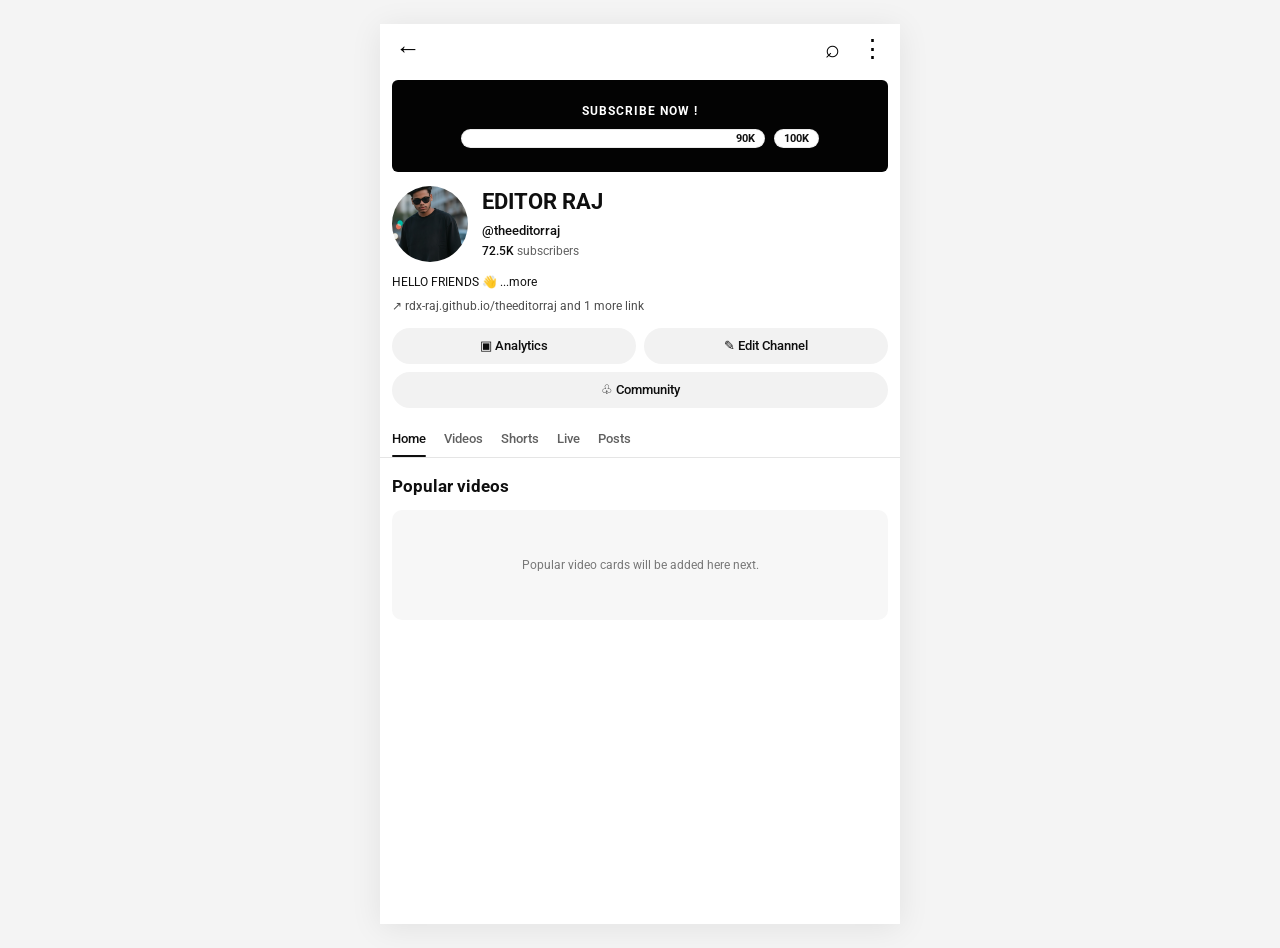
==== channel.html @ 25694c80 "Add files via upload" ====
<!DOCTYPE html>
<html lang="en">
<head>
  <meta charset="UTF-8">
  <meta name="viewport" content="width=device-width, initial-scale=1, viewport-fit=cover">
  <meta name="theme-color" content="#ffffff">
  <title>EDITOR RAJ — Channel</title>
  <link rel="preconnect" href="https://fonts.googleapis.com">
  <link rel="preconnect" href="https://fonts.gstatic.com" crossorigin>
  <link href="https://fonts.googleapis.com/css2?family=Roboto:wght@400;500;700&display=swap" rel="stylesheet">
  <link rel="stylesheet" href="channel.css">
  <script defer src="channel.js"></script>
</head>
<body>
  <main class="channel-shell">
    <header class="mobile-topbar">
      <button class="icon-btn" type="button" aria-label="Back">←</button>
      <div class="topbar-actions">
        <button class="icon-btn" type="button" aria-label="Search">⌕</button>
        <button class="icon-btn" type="button" aria-label="More">⋮</button>
      </div>
    </header>

    <section class="subscribe-banner" aria-label="Subscriber goal">
      <div class="subscribe-title">SUBSCRIBE NOW !</div>
      <div class="progress-row">
        <span class="progress-pill progress-main">90K</span>
        <span class="progress-pill">100K</span>
      </div>
    </section>

    <section class="profile-block">
      <div class="profile-row">
        <img class="avatar" src="1762319150601.jpg" alt="Editor Raj profile photo">
        <div class="profile-copy">
          <h1>EDITOR RAJ</h1>
          <a class="handle" href="https://www.youtube.com/channel/UCXBXbRGKFvyH83jjgCVD2gQ" target="_blank" rel="noopener">@theeditorraj</a>
          <div class="channel-stats"><strong>72.5K</strong> subscribers</div>
        </div>
      </div>

      <p class="channel-bio">HELLO FRIENDS 👋 ...more</p>
      <p class="channel-links">↗ rdx-raj.github.io/theeditorraj and 1 more link</p>

      <div class="owner-actions">
        <a class="action-btn" href="https://studio.youtube.com" target="_blank" rel="noopener">▣ Analytics</a>
        <a class="action-btn" href="https://studio.youtube.com/channel/UCXBXbRGKFvyH83jjgCVD2gQ/editing" target="_blank" rel="noopener">✎ Edit Channel</a>
      </div>

      <a class="community-btn" href="https://www.youtube.com/channel/UCXBXbRGKFvyH83jjgCVD2gQ/community" target="_blank" rel="noopener">♧ Community</a>
    </section>

    <nav class="channel-tabs" aria-label="Channel sections">
      <button class="tab active" data-target="home">Home</button>
      <button class="tab" data-target="videos">Videos</button>
      <button class="tab" data-target="shorts">Shorts</button>
      <button class="tab" data-target="live">Live</button>
      <button class="tab" data-target="posts">Posts</button>
    </nav>

    <section class="tab-preview" id="home">
      <div class="section-head"><h2>Popular videos</h2></div>
      <div class="empty-preview">
        <span>Popular video cards will be added here next.</span>
      </div>
    </section>
  </main>
</body>
</html>
---- channel.css ----
*{box-sizing:border-box}
:root{--bg:#fff;--text:#0f0f0f;--muted:#606060;--pill:#f2f2f2;--line:#e5e5e5}
html,body{margin:0;background:var(--bg);color:var(--text);font-family:Roboto,Arial,sans-serif}
body{min-height:100vh}
button,a{font:inherit}
a{color:inherit;text-decoration:none}
.channel-shell{width:min(100%,520px);margin:0 auto;background:#fff;min-height:100vh}
.mobile-topbar{height:48px;display:flex;align-items:center;justify-content:space-between;padding:0 8px;position:sticky;top:0;background:rgba(255,255,255,.96);backdrop-filter:blur(12px);z-index:20}
.topbar-actions{display:flex;align-items:center}
.icon-btn{width:40px;height:40px;border:0;background:transparent;border-radius:999px;font-size:25px;display:grid;place-items:center;cursor:pointer}
.icon-btn:active{background:#eee}
.subscribe-banner{margin:8px 12px 14px;min-height:92px;border-radius:6px;background:#030303;color:#fff;display:flex;flex-direction:column;justify-content:center;align-items:center;padding:15px 18px}
.subscribe-title{font-weight:700;font-size:12px;letter-spacing:1px;margin-bottom:11px}
.progress-row{display:flex;align-items:center;gap:9px;width:78%}
.progress-pill{flex:0 0 auto;background:#fff;color:#111;border-radius:999px;padding:3px 10px;font-size:11px;font-weight:700;box-shadow:inset 0 0 0 1px rgba(0,0,0,.08)}
.progress-main{flex:1;text-align:right;padding-right:10px}
.profile-block{padding:0 12px 10px}
.profile-row{display:flex;align-items:center;gap:14px}
.avatar{width:76px;height:76px;border-radius:50%;object-fit:cover;background:#eee}
.profile-copy h1{font-size:22px;line-height:1.1;margin:0 0 5px;font-weight:700}
.handle{font-size:13px;font-weight:500}
.channel-stats{font-size:12px;color:var(--muted);margin-top:5px}
.channel-stats strong{color:var(--text);font-weight:500}
.channel-bio,.channel-links{font-size:12px;line-height:1.4;margin:12px 0 0}
.channel-links{color:#4d4d4d;margin-top:7px}
.owner-actions{display:grid;grid-template-columns:1fr 1fr;gap:8px;margin-top:13px}
.action-btn,.community-btn{min-height:36px;border-radius:18px;background:var(--pill);display:flex;align-items:center;justify-content:center;font-size:13px;font-weight:500}
.community-btn{margin-top:8px;width:100%}
.channel-tabs{display:flex;gap:18px;overflow-x:auto;padding:0 12px;border-bottom:1px solid var(--line);scrollbar-width:none;position:sticky;top:48px;background:#fff;z-index:15}
.channel-tabs::-webkit-scrollbar{display:none}
.tab{border:0;background:transparent;padding:13px 0 11px;white-space:nowrap;color:#606060;font-size:13px;font-weight:500;position:relative;cursor:pointer}
.tab.active{color:#0f0f0f}
.tab.active::after{content:"";position:absolute;left:0;right:0;bottom:0;height:2px;background:#0f0f0f;border-radius:2px}
.tab-preview{padding:18px 12px 40px}
.section-head h2{font-size:17px;margin:0 0 14px}
.empty-preview{min-height:110px;border-radius:10px;background:#f7f7f7;color:#777;display:grid;place-items:center;padding:20px;text-align:center;font-size:12px}
@media (min-width:700px){body{background:#f4f4f4;padding:24px 0}.channel-shell{box-shadow:0 4px 30px rgba(0,0,0,.08)}}
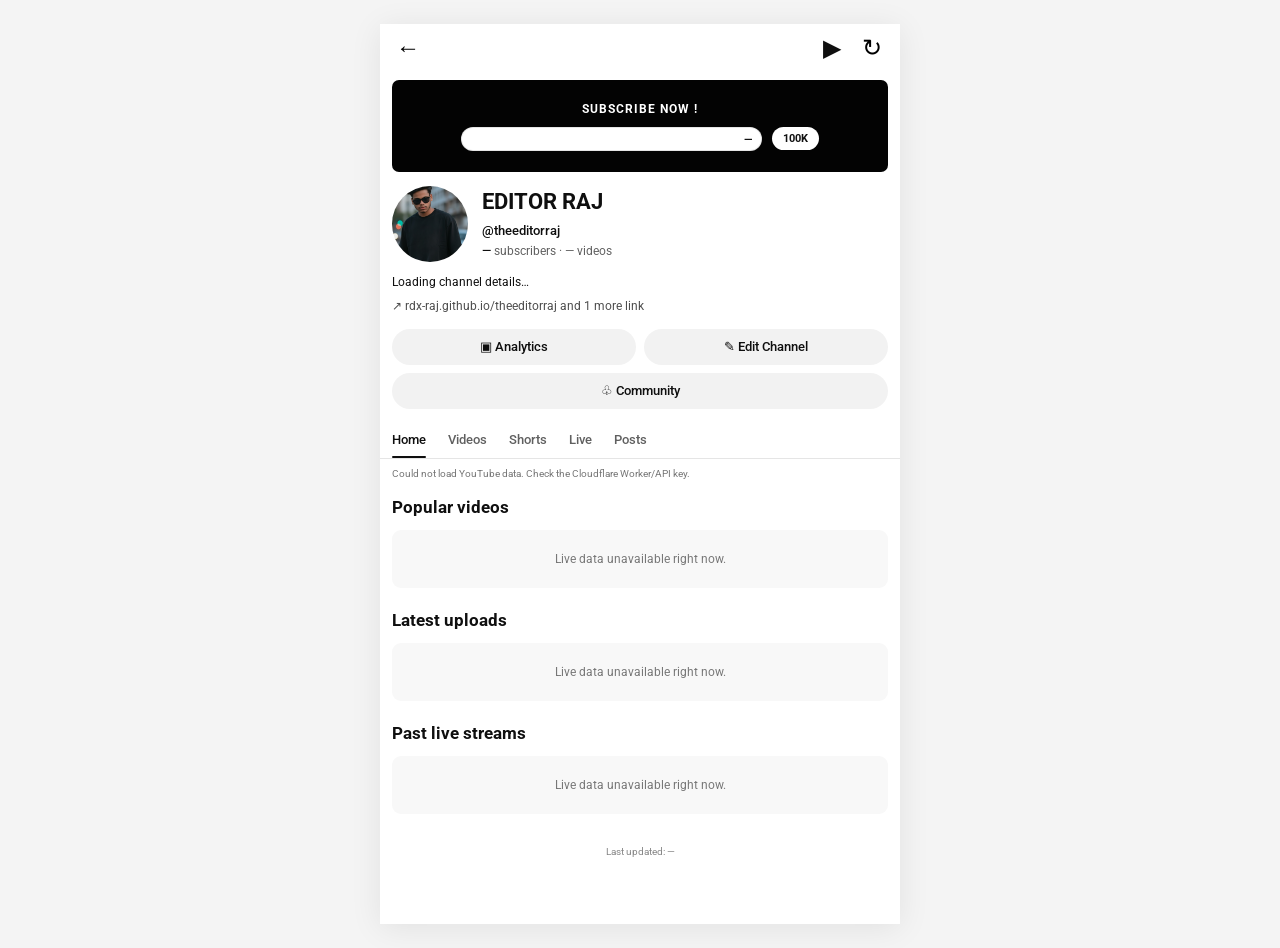
==== commit 0e45e74b: "Add files via upload" ====
--- a/channel.html
+++ b/channel.html
@@ -2,68 +2,121 @@
 <html lang="en">
 <head>
   <meta charset="UTF-8">
-  <meta name="viewport" content="width=device-width, initial-scale=1, viewport-fit=cover">
+  <meta name="viewport" content="width=device-width,initial-scale=1,viewport-fit=cover">
   <meta name="theme-color" content="#ffffff">
-  <title>EDITOR RAJ — Channel</title>
+  <title>EDITOR RAJ — Live Channel</title>
   <link rel="preconnect" href="https://fonts.googleapis.com">
   <link rel="preconnect" href="https://fonts.gstatic.com" crossorigin>
   <link href="https://fonts.googleapis.com/css2?family=Roboto:wght@400;500;700&display=swap" rel="stylesheet">
   <link rel="stylesheet" href="channel.css">
+  <script defer src="channel-config.js"></script>
   <script defer src="channel.js"></script>
 </head>
 <body>
   <main class="channel-shell">
     <header class="mobile-topbar">
-      <button class="icon-btn" type="button" aria-label="Back">←</button>
+      <button class="icon-btn" type="button" onclick="history.back()" aria-label="Back">←</button>
       <div class="topbar-actions">
-        <button class="icon-btn" type="button" aria-label="Search">⌕</button>
-        <button class="icon-btn" type="button" aria-label="More">⋮</button>
+        <a class="icon-btn" href="https://www.youtube.com/channel/UCXBXbRGKFvyH83jjgCVD2gQ" target="_blank" rel="noopener" aria-label="Open YouTube">▶</a>
+        <button class="icon-btn" id="refreshBtn" type="button" aria-label="Refresh">↻</button>
       </div>
     </header>
 
-    <section class="subscribe-banner" aria-label="Subscriber goal">
+    <section class="subscribe-banner">
       <div class="subscribe-title">SUBSCRIBE NOW !</div>
-      <div class="progress-row">
-        <span class="progress-pill progress-main">90K</span>
-        <span class="progress-pill">100K</span>
+      <div class="goal-row">
+        <div class="goal-track"><div class="goal-fill" id="goalFill"></div><strong id="goalCurrent">—</strong></div>
+        <span class="goal-target">100K</span>
       </div>
     </section>
 
     <section class="profile-block">
       <div class="profile-row">
-        <img class="avatar" src="1762319150601.jpg" alt="Editor Raj profile photo">
+        <img class="avatar" id="channelAvatar" src="1762319150601.jpg" alt="Editor Raj">
         <div class="profile-copy">
-          <h1>EDITOR RAJ</h1>
-          <a class="handle" href="https://www.youtube.com/channel/UCXBXbRGKFvyH83jjgCVD2gQ" target="_blank" rel="noopener">@theeditorraj</a>
-          <div class="channel-stats"><strong>72.5K</strong> subscribers</div>
+          <h1 id="channelTitle">EDITOR RAJ</h1>
+          <a class="handle" id="channelHandle" href="https://www.youtube.com/channel/UCXBXbRGKFvyH83jjgCVD2gQ" target="_blank" rel="noopener">@theeditorraj</a>
+          <div class="channel-stats"><strong id="subscriberCount">—</strong> subscribers · <span id="videoCount">—</span> videos</div>
         </div>
       </div>
 
-      <p class="channel-bio">HELLO FRIENDS 👋 ...more</p>
+      <p class="channel-bio" id="channelBio">Loading channel details…</p>
       <p class="channel-links">↗ rdx-raj.github.io/theeditorraj and 1 more link</p>
 
       <div class="owner-actions">
         <a class="action-btn" href="https://studio.youtube.com" target="_blank" rel="noopener">▣ Analytics</a>
         <a class="action-btn" href="https://studio.youtube.com/channel/UCXBXbRGKFvyH83jjgCVD2gQ/editing" target="_blank" rel="noopener">✎ Edit Channel</a>
       </div>
-
       <a class="community-btn" href="https://www.youtube.com/channel/UCXBXbRGKFvyH83jjgCVD2gQ/community" target="_blank" rel="noopener">♧ Community</a>
     </section>
 
     <nav class="channel-tabs" aria-label="Channel sections">
-      <button class="tab active" data-target="home">Home</button>
-      <button class="tab" data-target="videos">Videos</button>
-      <button class="tab" data-target="shorts">Shorts</button>
-      <button class="tab" data-target="live">Live</button>
-      <button class="tab" data-target="posts">Posts</button>
+      <button class="tab active" data-tab="home">Home</button>
+      <button class="tab" data-tab="videos">Videos</button>
+      <button class="tab" data-tab="shorts">Shorts</button>
+      <button class="tab" data-tab="live">Live</button>
+      <button class="tab" data-tab="posts">Posts</button>
     </nav>
 
-    <section class="tab-preview" id="home">
-      <div class="section-head"><h2>Popular videos</h2></div>
-      <div class="empty-preview">
-        <span>Popular video cards will be added here next.</span>
-      </div>
+    <div class="status-line" id="statusLine">Connecting live YouTube data…</div>
+
+    <section class="tab-panel active" id="panel-home">
+      <section class="content-section">
+        <h2>Popular videos</h2>
+        <div class="video-list" id="popularList"></div>
+      </section>
+
+      <section class="content-section">
+        <h2>Latest uploads</h2>
+        <div class="video-list" id="latestHomeList"></div>
+      </section>
+
+      <section class="content-section" id="pastLiveHomeSection">
+        <h2>Past live streams</h2>
+        <div class="video-list" id="pastLiveHomeList"></div>
+      </section>
     </section>
+
+    <section class="tab-panel" id="panel-videos">
+      <section class="content-section">
+        <h2>Videos</h2>
+        <div class="video-list" id="videosList"></div>
+      </section>
+    </section>
+
+    <section class="tab-panel" id="panel-shorts">
+      <section class="content-section">
+        <h2>Shorts</h2>
+        <div class="shorts-grid" id="shortsList"></div>
+        <a class="youtube-open" href="https://www.youtube.com/channel/UCXBXbRGKFvyH83jjgCVD2gQ/shorts" target="_blank" rel="noopener">Open all Shorts on YouTube ↗</a>
+      </section>
+    </section>
+
+    <section class="tab-panel" id="panel-live">
+      <section class="content-section">
+        <h2>Live now / Upcoming</h2>
+        <div class="video-list" id="liveList"></div>
+      </section>
+      <section class="content-section">
+        <h2>Past live streams</h2>
+        <div class="video-list" id="pastLiveList"></div>
+      </section>
+    </section>
+
+    <section class="tab-panel" id="panel-posts">
+      <section class="content-section">
+        <h2>Posts</h2>
+        <div class="posts-note">
+          <strong>Community posts open live on YouTube</strong>
+          <p>YouTube's official Data API does not provide Community Posts, so this page does not show fake/static posts.</p>
+          <a href="https://www.youtube.com/channel/UCXBXbRGKFvyH83jjgCVD2gQ/community" target="_blank" rel="noopener">View live Posts ↗</a>
+        </div>
+      </section>
+    </section>
+
+    <footer class="page-footer">
+      <span id="lastUpdated">Last updated: —</span>
+    </footer>
   </main>
 </body>
 </html>
--- a/channel.css
+++ b/channel.css
@@ -1,37 +1,67 @@
 *{box-sizing:border-box}
-:root{--bg:#fff;--text:#0f0f0f;--muted:#606060;--pill:#f2f2f2;--line:#e5e5e5}
+:root{--bg:#fff;--text:#0f0f0f;--muted:#606060;--pill:#f2f2f2;--line:#e5e5e5;--soft:#f8f8f8}
 html,body{margin:0;background:var(--bg);color:var(--text);font-family:Roboto,Arial,sans-serif}
 body{min-height:100vh}
+a{color:inherit;text-decoration:none}
 button,a{font:inherit}
-a{color:inherit;text-decoration:none}
-.channel-shell{width:min(100%,520px);margin:0 auto;background:#fff;min-height:100vh}
-.mobile-topbar{height:48px;display:flex;align-items:center;justify-content:space-between;padding:0 8px;position:sticky;top:0;background:rgba(255,255,255,.96);backdrop-filter:blur(12px);z-index:20}
-.topbar-actions{display:flex;align-items:center}
-.icon-btn{width:40px;height:40px;border:0;background:transparent;border-radius:999px;font-size:25px;display:grid;place-items:center;cursor:pointer}
+.channel-shell{width:min(100%,520px);margin:0 auto;min-height:100vh;background:#fff}
+.mobile-topbar{height:48px;display:flex;align-items:center;justify-content:space-between;padding:0 8px;position:sticky;top:0;z-index:50;background:rgba(255,255,255,.97);backdrop-filter:blur(12px)}
+.topbar-actions{display:flex}
+.icon-btn{width:40px;height:40px;border:0;background:transparent;border-radius:999px;font-size:24px;display:grid;place-items:center;cursor:pointer}
 .icon-btn:active{background:#eee}
-.subscribe-banner{margin:8px 12px 14px;min-height:92px;border-radius:6px;background:#030303;color:#fff;display:flex;flex-direction:column;justify-content:center;align-items:center;padding:15px 18px}
+.subscribe-banner{margin:8px 12px 14px;min-height:92px;border-radius:7px;background:#030303;color:#fff;display:flex;flex-direction:column;justify-content:center;align-items:center;padding:15px 18px}
 .subscribe-title{font-weight:700;font-size:12px;letter-spacing:1px;margin-bottom:11px}
-.progress-row{display:flex;align-items:center;gap:9px;width:78%}
-.progress-pill{flex:0 0 auto;background:#fff;color:#111;border-radius:999px;padding:3px 10px;font-size:11px;font-weight:700;box-shadow:inset 0 0 0 1px rgba(0,0,0,.08)}
-.progress-main{flex:1;text-align:right;padding-right:10px}
+.goal-row{display:flex;align-items:center;gap:10px;width:78%}
+.goal-track{height:24px;flex:1;background:#fff;border-radius:999px;overflow:hidden;position:relative;color:#111;box-shadow:inset 0 0 0 1px rgba(0,0,0,.1)}
+.goal-fill{position:absolute;left:0;top:0;bottom:0;width:0;background:#e9e9e9;transition:width .7s ease}
+.goal-track strong{position:absolute;right:10px;top:50%;transform:translateY(-50%);font-size:11px;z-index:2}
+.goal-target{background:#fff;color:#111;border-radius:999px;padding:5px 11px;font-size:11px;font-weight:700}
 .profile-block{padding:0 12px 10px}
 .profile-row{display:flex;align-items:center;gap:14px}
 .avatar{width:76px;height:76px;border-radius:50%;object-fit:cover;background:#eee}
-.profile-copy h1{font-size:22px;line-height:1.1;margin:0 0 5px;font-weight:700}
+.profile-copy{min-width:0}
+.profile-copy h1{font-size:22px;line-height:1.1;margin:0 0 5px;font-weight:700;white-space:nowrap;overflow:hidden;text-overflow:ellipsis}
 .handle{font-size:13px;font-weight:500}
 .channel-stats{font-size:12px;color:var(--muted);margin-top:5px}
 .channel-stats strong{color:var(--text);font-weight:500}
-.channel-bio,.channel-links{font-size:12px;line-height:1.4;margin:12px 0 0}
+.channel-bio,.channel-links{font-size:12px;line-height:1.45;margin:12px 0 0}
+.channel-bio{display:-webkit-box;-webkit-line-clamp:2;-webkit-box-orient:vertical;overflow:hidden}
 .channel-links{color:#4d4d4d;margin-top:7px}
 .owner-actions{display:grid;grid-template-columns:1fr 1fr;gap:8px;margin-top:13px}
 .action-btn,.community-btn{min-height:36px;border-radius:18px;background:var(--pill);display:flex;align-items:center;justify-content:center;font-size:13px;font-weight:500}
-.community-btn{margin-top:8px;width:100%}
-.channel-tabs{display:flex;gap:18px;overflow-x:auto;padding:0 12px;border-bottom:1px solid var(--line);scrollbar-width:none;position:sticky;top:48px;background:#fff;z-index:15}
+.community-btn{margin-top:8px}
+.channel-tabs{display:flex;gap:22px;overflow-x:auto;padding:0 12px;border-bottom:1px solid var(--line);position:sticky;top:48px;z-index:40;background:#fff;scrollbar-width:none}
 .channel-tabs::-webkit-scrollbar{display:none}
 .tab{border:0;background:transparent;padding:13px 0 11px;white-space:nowrap;color:#606060;font-size:13px;font-weight:500;position:relative;cursor:pointer}
 .tab.active{color:#0f0f0f}
-.tab.active::after{content:"";position:absolute;left:0;right:0;bottom:0;height:2px;background:#0f0f0f;border-radius:2px}
-.tab-preview{padding:18px 12px 40px}
-.section-head h2{font-size:17px;margin:0 0 14px}
-.empty-preview{min-height:110px;border-radius:10px;background:#f7f7f7;color:#777;display:grid;place-items:center;padding:20px;text-align:center;font-size:12px}
-@media (min-width:700px){body{background:#f4f4f4;padding:24px 0}.channel-shell{box-shadow:0 4px 30px rgba(0,0,0,.08)}}
+.tab.active:after{content:"";position:absolute;left:0;right:0;bottom:0;height:2px;background:#0f0f0f;border-radius:2px}
+.status-line{font-size:10px;color:#777;padding:9px 12px 0}
+.tab-panel{display:none}
+.tab-panel.active{display:block}
+.content-section{padding:18px 12px 4px}
+.content-section h2{font-size:17px;margin:0 0 13px}
+.video-list{display:flex;flex-direction:column;gap:14px}
+.video-card{display:grid;grid-template-columns:43% 1fr;gap:10px;align-items:start}
+.video-thumb{position:relative;display:block;aspect-ratio:16/9;border-radius:7px;overflow:hidden;background:#eee}
+.video-thumb img{width:100%;height:100%;display:block;object-fit:cover}
+.video-duration,.live-badge{position:absolute;right:5px;bottom:5px;background:rgba(0,0,0,.78);color:#fff;border-radius:4px;font-size:9px;padding:3px 5px}
+.live-badge{left:5px;right:auto;background:#d90000;font-weight:700}
+.video-info{min-width:0;padding-top:1px}
+.video-title{font-size:13px;font-weight:500;line-height:1.34;margin:0 0 5px;display:-webkit-box;-webkit-line-clamp:2;-webkit-box-orient:vertical;overflow:hidden}
+.video-meta{font-size:10px;color:#777;line-height:1.45}
+.skeleton{height:88px;border-radius:8px;background:linear-gradient(90deg,#f3f3f3,#fafafa,#f3f3f3);background-size:200%;animation:shine 1.1s linear infinite}
+@keyframes shine{to{background-position:-200%}}
+.empty{padding:22px;border-radius:9px;background:var(--soft);color:#777;text-align:center;font-size:12px}
+.shorts-grid{display:grid;grid-template-columns:repeat(2,1fr);gap:10px}
+.short-card{display:block;min-width:0}
+.short-thumb{aspect-ratio:9/16;border-radius:8px;overflow:hidden;background:#eee}
+.short-thumb img{width:100%;height:100%;object-fit:cover;display:block}
+.short-title{font-size:12px;font-weight:500;line-height:1.35;margin:7px 1px 3px;display:-webkit-box;-webkit-line-clamp:2;-webkit-box-orient:vertical;overflow:hidden}
+.short-meta{font-size:10px;color:#777}
+.youtube-open{display:flex;align-items:center;justify-content:center;margin-top:14px;min-height:38px;border-radius:19px;background:#f2f2f2;font-size:12px;font-weight:500}
+.posts-note{padding:20px;border-radius:10px;background:#f7f7f7}
+.posts-note strong{font-size:14px}
+.posts-note p{font-size:12px;color:#666;line-height:1.55}
+.posts-note a{display:inline-flex;margin-top:5px;font-size:12px;font-weight:700}
+.page-footer{padding:28px 12px 40px;color:#888;font-size:10px;text-align:center}
+@media(min-width:700px){body{background:#f4f4f4;padding:24px 0}.channel-shell{box-shadow:0 4px 30px rgba(0,0,0,.08)}}
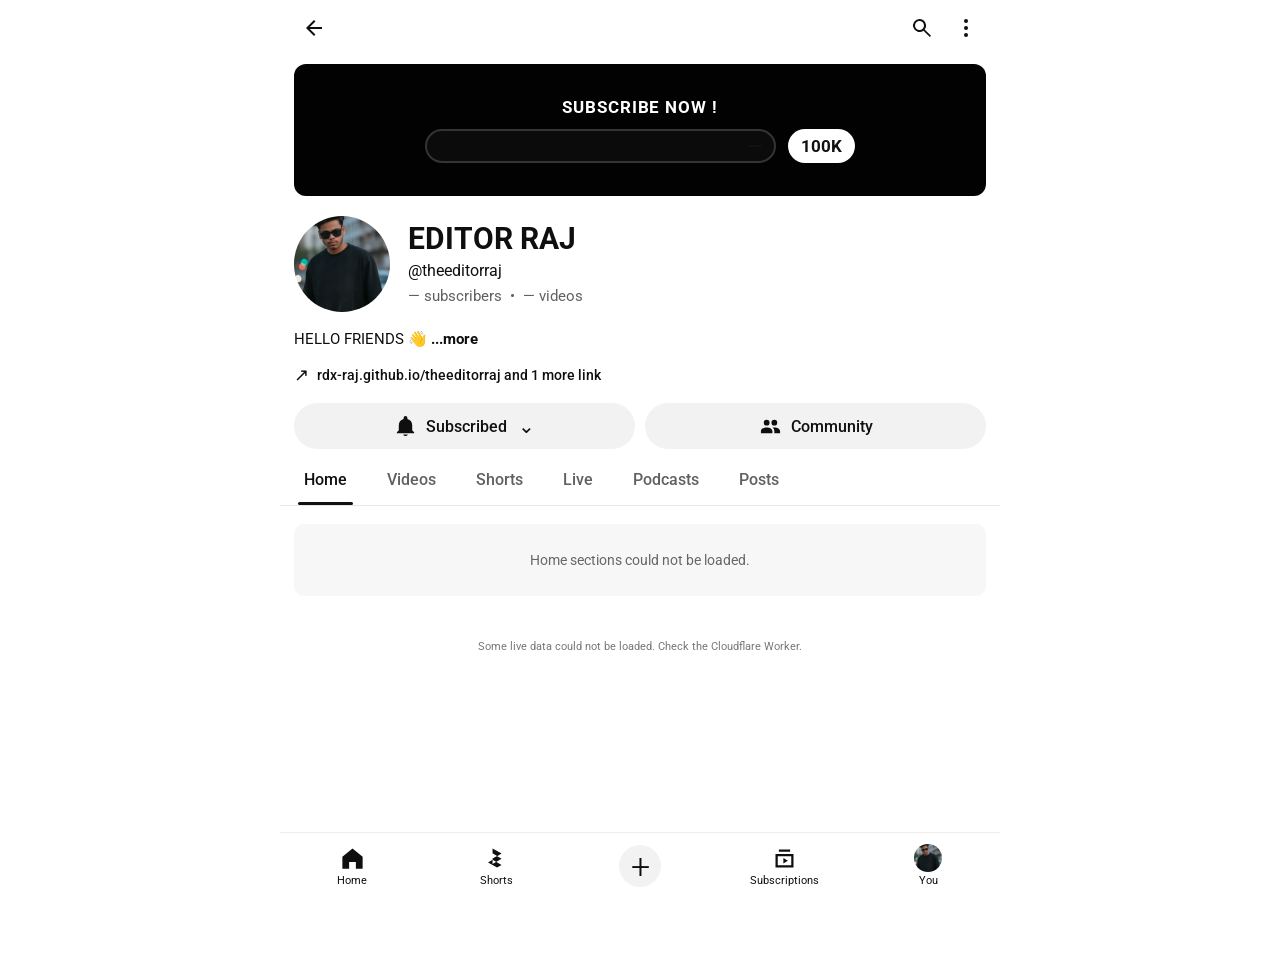
==== commit 0b75bba0: "Add files via upload" ====
--- a/channel.html
+++ b/channel.html
@@ -1,10 +1,10 @@
-<!DOCTYPE html>
+<!doctype html>
 <html lang="en">
 <head>
-  <meta charset="UTF-8">
+  <meta charset="utf-8">
   <meta name="viewport" content="width=device-width,initial-scale=1,viewport-fit=cover">
   <meta name="theme-color" content="#ffffff">
-  <title>EDITOR RAJ — Live Channel</title>
+  <title>EDITOR RAJ</title>
   <link rel="preconnect" href="https://fonts.googleapis.com">
   <link rel="preconnect" href="https://fonts.gstatic.com" crossorigin>
   <link href="https://fonts.googleapis.com/css2?family=Roboto:wght@400;500;700&display=swap" rel="stylesheet">
@@ -13,110 +13,146 @@
   <script defer src="channel.js"></script>
 </head>
 <body>
-  <main class="channel-shell">
-    <header class="mobile-topbar">
-      <button class="icon-btn" type="button" onclick="history.back()" aria-label="Back">←</button>
-      <div class="topbar-actions">
-        <a class="icon-btn" href="https://www.youtube.com/channel/UCXBXbRGKFvyH83jjgCVD2gQ" target="_blank" rel="noopener" aria-label="Open YouTube">▶</a>
-        <button class="icon-btn" id="refreshBtn" type="button" aria-label="Refresh">↻</button>
+  <div class="app">
+    <header class="yt-top" id="ytTop">
+      <button class="icon-btn" type="button" onclick="history.back()" aria-label="Back">
+        <svg viewBox="0 0 24 24"><path d="M20 11H7.83l5.59-5.59L12 4l-8 8 8 8 1.42-1.41L7.83 13H20v-2z"/></svg>
+      </button>
+      <strong class="sticky-title" id="stickyTitle">EDITOR RAJ</strong>
+      <div class="top-actions">
+        <a class="icon-btn" id="searchLink" target="_blank" rel="noopener" aria-label="Search">
+          <svg viewBox="0 0 24 24"><path d="M9.5 3a6.5 6.5 0 1 0 3.99 11.63L19.86 21 21 19.86l-6.37-6.37A6.5 6.5 0 0 0 9.5 3zm0 2a4.5 4.5 0 1 1 0 9 4.5 4.5 0 0 1 0-9z"/></svg>
+        </a>
+        <button class="icon-btn" id="moreBtn" type="button" aria-label="More">
+          <svg viewBox="0 0 24 24"><circle cx="12" cy="5" r="2"/><circle cx="12" cy="12" r="2"/><circle cx="12" cy="19" r="2"/></svg>
+        </button>
       </div>
     </header>
 
-    <section class="subscribe-banner">
-      <div class="subscribe-title">SUBSCRIBE NOW !</div>
-      <div class="goal-row">
-        <div class="goal-track"><div class="goal-fill" id="goalFill"></div><strong id="goalCurrent">—</strong></div>
-        <span class="goal-target">100K</span>
+    <div class="more-menu" id="moreMenu">
+      <button id="refreshBtn">Refresh live data</button>
+      <a id="openChannel" target="_blank" rel="noopener">Open on YouTube</a>
+    </div>
+
+    <section class="channel-hero" id="channelHero">
+      <div class="subscribe-card">
+        <div class="subscribe-label">SUBSCRIBE NOW !</div>
+        <div class="goal-row">
+          <div class="goal-track">
+            <div class="goal-fill" id="goalFill"></div>
+            <span id="goalCurrent">—</span>
+          </div>
+          <span class="goal-target">100K</span>
+        </div>
+      </div>
+
+      <div class="identity-row">
+        <img id="avatar" class="avatar" src="1762319150601.jpg" alt="EDITOR RAJ">
+        <div class="identity">
+          <h1 id="channelTitle">EDITOR RAJ</h1>
+          <a id="channelHandle" target="_blank" rel="noopener">@theeditorraj</a>
+          <div class="channel-stats"><span id="subscriberCount">—</span> subscribers <b>•</b> <span id="videoCount">—</span> videos</div>
+        </div>
+      </div>
+
+      <button class="bio-line" id="bioBtn" type="button">
+        <span id="channelBio">HELLO FRIENDS 👋</span> <strong>...more</strong>
+      </button>
+
+      <a class="links-row" href="https://rdx-raj.github.io/theeditorraj" target="_blank" rel="noopener">
+        <span class="chain">↗</span>
+        <span>rdx-raj.github.io/theeditorraj and 1 more link</span>
+      </a>
+
+      <div class="channel-actions">
+        <a class="pill" id="subscribeBtn" target="_blank" rel="noopener">
+          <svg viewBox="0 0 24 24"><path d="M12 22a2.6 2.6 0 0 0 2.45-1.75h-4.9A2.6 2.6 0 0 0 12 22zm7-6v-5a7 7 0 0 0-5-6.71V3a2 2 0 1 0-4 0v1.29A7 7 0 0 0 5 11v5l-2 2v1h18v-1l-2-2z"/></svg>
+          <span>Subscribed</span>
+          <span class="down">⌄</span>
+        </a>
+        <a class="pill" id="communityBtn" target="_blank" rel="noopener">
+          <svg viewBox="0 0 24 24"><path d="M8 11a3 3 0 1 0 0-6 3 3 0 0 0 0 6zm8 0a3 3 0 1 0 0-6 3 3 0 0 0 0 6zM8 13c-3.33 0-6 1.67-6 4v2h12v-2c0-2.33-2.67-4-6-4zm8 0c-.64 0-1.25.06-1.82.17 1.1.95 1.82 2.24 1.82 3.83v2h6v-2c0-2.33-2.67-4-6-4z"/></svg>
+          <span>Community</span>
+        </a>
       </div>
     </section>
 
-    <section class="profile-block">
-      <div class="profile-row">
-        <img class="avatar" id="channelAvatar" src="1762319150601.jpg" alt="Editor Raj">
-        <div class="profile-copy">
-          <h1 id="channelTitle">EDITOR RAJ</h1>
-          <a class="handle" id="channelHandle" href="https://www.youtube.com/channel/UCXBXbRGKFvyH83jjgCVD2gQ" target="_blank" rel="noopener">@theeditorraj</a>
-          <div class="channel-stats"><strong id="subscriberCount">—</strong> subscribers · <span id="videoCount">—</span> videos</div>
-        </div>
-      </div>
-
-      <p class="channel-bio" id="channelBio">Loading channel details…</p>
-      <p class="channel-links">↗ rdx-raj.github.io/theeditorraj and 1 more link</p>
-
-      <div class="owner-actions">
-        <a class="action-btn" href="https://studio.youtube.com" target="_blank" rel="noopener">▣ Analytics</a>
-        <a class="action-btn" href="https://studio.youtube.com/channel/UCXBXbRGKFvyH83jjgCVD2gQ/editing" target="_blank" rel="noopener">✎ Edit Channel</a>
-      </div>
-      <a class="community-btn" href="https://www.youtube.com/channel/UCXBXbRGKFvyH83jjgCVD2gQ/community" target="_blank" rel="noopener">♧ Community</a>
-    </section>
-
-    <nav class="channel-tabs" aria-label="Channel sections">
-      <button class="tab active" data-tab="home">Home</button>
-      <button class="tab" data-tab="videos">Videos</button>
-      <button class="tab" data-tab="shorts">Shorts</button>
-      <button class="tab" data-tab="live">Live</button>
-      <button class="tab" data-tab="posts">Posts</button>
+    <nav class="channel-tabs" id="channelTabs">
+      <button class="channel-tab active" data-tab="home">Home</button>
+      <button class="channel-tab" data-tab="videos">Videos</button>
+      <button class="channel-tab" data-tab="shorts">Shorts</button>
+      <button class="channel-tab" data-tab="live">Live</button>
+      <button class="channel-tab" data-tab="podcasts">Podcasts</button>
+      <button class="channel-tab" data-tab="posts">Posts</button>
     </nav>
 
-    <div class="status-line" id="statusLine">Connecting live YouTube data…</div>
-
-    <section class="tab-panel active" id="panel-home">
-      <section class="content-section">
-        <h2>Popular videos</h2>
-        <div class="video-list" id="popularList"></div>
+    <main class="content">
+      <section class="tab-panel active" id="tab-home">
+        <div id="homeShelves"></div>
       </section>
 
-      <section class="content-section">
-        <h2>Latest uploads</h2>
-        <div class="video-list" id="latestHomeList"></div>
+      <section class="tab-panel" id="tab-videos">
+        <div class="sort-row">
+          <button class="sort-btn active" data-sort="latest">Latest</button>
+          <button class="sort-btn" data-sort="popular">Popular</button>
+          <button class="sort-btn" data-sort="oldest">Oldest</button>
+        </div>
+        <div class="video-list" id="videosList"></div>
       </section>
 
-      <section class="content-section" id="pastLiveHomeSection">
-        <h2>Past live streams</h2>
-        <div class="video-list" id="pastLiveHomeList"></div>
+      <section class="tab-panel" id="tab-shorts">
+        <div class="shorts-grid" id="shortsGrid"></div>
       </section>
-    </section>
 
-    <section class="tab-panel" id="panel-videos">
-      <section class="content-section">
-        <h2>Videos</h2>
-        <div class="video-list" id="videosList"></div>
+      <section class="tab-panel" id="tab-live">
+        <section class="shelf">
+          <h2>Live now / Upcoming</h2>
+          <div class="video-list" id="liveList"></div>
+        </section>
+        <section class="shelf">
+          <h2>Past live streams</h2>
+          <div class="video-list" id="pastLiveList"></div>
+        </section>
       </section>
-    </section>
 
-    <section class="tab-panel" id="panel-shorts">
-      <section class="content-section">
-        <h2>Shorts</h2>
-        <div class="shorts-grid" id="shortsList"></div>
-        <a class="youtube-open" href="https://www.youtube.com/channel/UCXBXbRGKFvyH83jjgCVD2gQ/shorts" target="_blank" rel="noopener">Open all Shorts on YouTube ↗</a>
+      <section class="tab-panel" id="tab-podcasts">
+        <div id="podcastsList"></div>
       </section>
-    </section>
 
-    <section class="tab-panel" id="panel-live">
-      <section class="content-section">
-        <h2>Live now / Upcoming</h2>
-        <div class="video-list" id="liveList"></div>
+      <section class="tab-panel" id="tab-posts">
+        <div class="posts-list" id="postsList"></div>
       </section>
-      <section class="content-section">
-        <h2>Past live streams</h2>
-        <div class="video-list" id="pastLiveList"></div>
-      </section>
-    </section>
+    </main>
 
-    <section class="tab-panel" id="panel-posts">
-      <section class="content-section">
-        <h2>Posts</h2>
-        <div class="posts-note">
-          <strong>Community posts open live on YouTube</strong>
-          <p>YouTube's official Data API does not provide Community Posts, so this page does not show fake/static posts.</p>
-          <a href="https://www.youtube.com/channel/UCXBXbRGKFvyH83jjgCVD2gQ/community" target="_blank" rel="noopener">View live Posts ↗</a>
-        </div>
-      </section>
-    </section>
+    <div class="status" id="status">Connecting live YouTube data…</div>
 
-    <footer class="page-footer">
-      <span id="lastUpdated">Last updated: —</span>
-    </footer>
-  </main>
+    <nav class="bottom-nav">
+      <a href="https://m.youtube.com/" target="_blank" rel="noopener">
+        <svg viewBox="0 0 24 24"><path d="M3 10.5 12 3l9 7.5V21h-6v-6H9v6H3V10.5z"/></svg><span>Home</span>
+      </a>
+      <a href="https://m.youtube.com/shorts/" target="_blank" rel="noopener">
+        <svg viewBox="0 0 24 24"><path d="m8.5 3 8 4.6-4 2.3 4 2.3-8 4.6V12l4-2.3-4-2.3V3zm0 10.2-4 2.3 8 4.5 4-2.3-8-4.5z"/></svg><span>Shorts</span>
+      </a>
+      <a class="create" href="https://m.youtube.com/upload" target="_blank" rel="noopener" aria-label="Create">
+        <span class="plus">+</span>
+      </a>
+      <a href="https://m.youtube.com/feed/subscriptions" target="_blank" rel="noopener">
+        <svg viewBox="0 0 24 24"><path d="M7 4h10v2H7V4zm-3 4h16v12H4V8zm2 2v8h12v-8H6zm5 1.5 4 2.5-4 2.5v-5z"/></svg><span>Subscriptions</span>
+      </a>
+      <a id="youNav" target="_blank" rel="noopener">
+        <img class="bottom-avatar" id="bottomAvatar" src="1762319150601.jpg" alt="">
+        <span>You</span>
+      </a>
+    </nav>
+
+    <div class="bio-modal" id="bioModal">
+      <div class="bio-card">
+        <button class="bio-close" id="bioClose">×</button>
+        <h3 id="bioModalTitle">EDITOR RAJ</h3>
+        <p id="bioModalText"></p>
+        <a id="bioChannelLink" target="_blank" rel="noopener">View channel on YouTube ↗</a>
+      </div>
+    </div>
+  </div>
 </body>
 </html>
--- a/channel.css
+++ b/channel.css
@@ -1,67 +1,126 @@
 *{box-sizing:border-box}
-:root{--bg:#fff;--text:#0f0f0f;--muted:#606060;--pill:#f2f2f2;--line:#e5e5e5;--soft:#f8f8f8}
-html,body{margin:0;background:var(--bg);color:var(--text);font-family:Roboto,Arial,sans-serif}
-body{min-height:100vh}
+:root{--text:#0f0f0f;--muted:#606060;--line:#e5e5e5;--chip:#f2f2f2;--bg:#fff}
+html,body{margin:0;padding:0;background:#fff;color:var(--text);font-family:Roboto,Arial,sans-serif}
+body{min-height:100vh;padding-bottom:74px}
 a{color:inherit;text-decoration:none}
-button,a{font:inherit}
-.channel-shell{width:min(100%,520px);margin:0 auto;min-height:100vh;background:#fff}
-.mobile-topbar{height:48px;display:flex;align-items:center;justify-content:space-between;padding:0 8px;position:sticky;top:0;z-index:50;background:rgba(255,255,255,.97);backdrop-filter:blur(12px)}
-.topbar-actions{display:flex}
-.icon-btn{width:40px;height:40px;border:0;background:transparent;border-radius:999px;font-size:24px;display:grid;place-items:center;cursor:pointer}
+button{font:inherit;color:inherit}
+svg{width:24px;height:24px;fill:currentColor}
+.app{max-width:720px;margin:0 auto;background:#fff;min-height:100vh}
+.yt-top{position:sticky;top:0;z-index:80;height:56px;background:rgba(255,255,255,.98);display:flex;align-items:center;padding:0 12px;border-bottom:1px solid transparent;transition:.18s}
+.yt-top.compact{border-bottom-color:#eee}
+.icon-btn{width:44px;height:44px;border:0;background:transparent;border-radius:50%;display:grid;place-items:center;cursor:pointer}
 .icon-btn:active{background:#eee}
-.subscribe-banner{margin:8px 12px 14px;min-height:92px;border-radius:7px;background:#030303;color:#fff;display:flex;flex-direction:column;justify-content:center;align-items:center;padding:15px 18px}
-.subscribe-title{font-weight:700;font-size:12px;letter-spacing:1px;margin-bottom:11px}
-.goal-row{display:flex;align-items:center;gap:10px;width:78%}
-.goal-track{height:24px;flex:1;background:#fff;border-radius:999px;overflow:hidden;position:relative;color:#111;box-shadow:inset 0 0 0 1px rgba(0,0,0,.1)}
-.goal-fill{position:absolute;left:0;top:0;bottom:0;width:0;background:#e9e9e9;transition:width .7s ease}
-.goal-track strong{position:absolute;right:10px;top:50%;transform:translateY(-50%);font-size:11px;z-index:2}
-.goal-target{background:#fff;color:#111;border-radius:999px;padding:5px 11px;font-size:11px;font-weight:700}
-.profile-block{padding:0 12px 10px}
-.profile-row{display:flex;align-items:center;gap:14px}
-.avatar{width:76px;height:76px;border-radius:50%;object-fit:cover;background:#eee}
-.profile-copy{min-width:0}
-.profile-copy h1{font-size:22px;line-height:1.1;margin:0 0 5px;font-weight:700;white-space:nowrap;overflow:hidden;text-overflow:ellipsis}
-.handle{font-size:13px;font-weight:500}
-.channel-stats{font-size:12px;color:var(--muted);margin-top:5px}
-.channel-stats strong{color:var(--text);font-weight:500}
-.channel-bio,.channel-links{font-size:12px;line-height:1.45;margin:12px 0 0}
-.channel-bio{display:-webkit-box;-webkit-line-clamp:2;-webkit-box-orient:vertical;overflow:hidden}
-.channel-links{color:#4d4d4d;margin-top:7px}
-.owner-actions{display:grid;grid-template-columns:1fr 1fr;gap:8px;margin-top:13px}
-.action-btn,.community-btn{min-height:36px;border-radius:18px;background:var(--pill);display:flex;align-items:center;justify-content:center;font-size:13px;font-weight:500}
-.community-btn{margin-top:8px}
-.channel-tabs{display:flex;gap:22px;overflow-x:auto;padding:0 12px;border-bottom:1px solid var(--line);position:sticky;top:48px;z-index:40;background:#fff;scrollbar-width:none}
+.sticky-title{flex:1;font-size:20px;margin-left:8px;opacity:0;white-space:nowrap;overflow:hidden;text-overflow:ellipsis;transition:.18s}
+.yt-top.compact .sticky-title{opacity:1}
+.top-actions{display:flex;margin-left:auto}
+.more-menu{position:fixed;right:14px;top:50px;z-index:120;width:190px;background:#fff;border:1px solid #ddd;border-radius:10px;box-shadow:0 8px 30px rgba(0,0,0,.18);padding:6px;display:none}
+.more-menu.show{display:block}
+.more-menu a,.more-menu button{display:block;width:100%;padding:12px;border:0;background:transparent;text-align:left;border-radius:7px;font-size:14px}
+.more-menu a:hover,.more-menu button:hover{background:#f5f5f5}
+.channel-hero{padding:8px 14px 4px}
+.subscribe-card{height:132px;border-radius:12px;background:#020202;color:#fff;display:flex;flex-direction:column;justify-content:center;align-items:center;padding:20px;margin-bottom:20px}
+.subscribe-label{font-weight:700;font-size:17px;letter-spacing:.9px;margin-bottom:12px}
+.goal-row{width:min(80%,430px);display:flex;align-items:center;gap:12px}
+.goal-track{height:34px;flex:1;background:#0b0b0b;border:2px solid #343434;border-radius:999px;position:relative;overflow:hidden}
+.goal-fill{position:absolute;left:0;top:0;bottom:0;width:0;background:#fff;border-radius:999px;transition:width .7s}
+.goal-track span{position:absolute;right:12px;top:50%;transform:translateY(-50%);z-index:2;color:#111;font-size:20px;font-weight:700}
+.goal-target{background:#fff;color:#111;padding:7px 13px;border-radius:999px;font-size:17px;font-weight:700}
+.identity-row{display:flex;align-items:center;gap:18px}
+.avatar{width:96px;height:96px;border-radius:50%;object-fit:cover;background:#eee}
+.identity{min-width:0}
+.identity h1{margin:0 0 6px;font-size:30px;line-height:1.05;font-weight:700;white-space:nowrap;overflow:hidden;text-overflow:ellipsis}
+.identity>a{font-size:16px}
+.channel-stats{margin-top:7px;color:#606060;font-size:15px}
+.channel-stats b{font-weight:400;padding:0 4px}
+.bio-line{width:100%;display:flex;align-items:center;gap:4px;margin-top:18px;padding:0;border:0;background:transparent;text-align:left;font-size:15px;cursor:pointer}
+.bio-line span{min-width:0;white-space:nowrap;overflow:hidden;text-overflow:ellipsis}
+.bio-line strong{white-space:nowrap}
+.links-row{display:flex;gap:8px;align-items:center;margin-top:16px;font-size:14px;font-weight:500;white-space:nowrap;overflow:hidden;text-overflow:ellipsis}
+.chain{font-size:18px}
+.channel-actions{display:grid;grid-template-columns:1fr 1fr;gap:10px;margin-top:18px}
+.pill{height:46px;border-radius:23px;background:#f2f2f2;display:flex;align-items:center;justify-content:center;gap:9px;font-size:16px;font-weight:500}
+.pill svg{width:23px;height:23px}
+.down{font-size:20px;margin-left:2px}
+.channel-tabs{position:sticky;top:56px;z-index:70;background:#fff;border-bottom:1px solid #e7e7e7;display:flex;overflow-x:auto;gap:28px;padding:0 18px;scrollbar-width:none}
 .channel-tabs::-webkit-scrollbar{display:none}
-.tab{border:0;background:transparent;padding:13px 0 11px;white-space:nowrap;color:#606060;font-size:13px;font-weight:500;position:relative;cursor:pointer}
-.tab.active{color:#0f0f0f}
-.tab.active:after{content:"";position:absolute;left:0;right:0;bottom:0;height:2px;background:#0f0f0f;border-radius:2px}
-.status-line{font-size:10px;color:#777;padding:9px 12px 0}
+.channel-tab{height:52px;flex:0 0 auto;border:0;background:transparent;color:#606060;font-size:16px;font-weight:500;position:relative;cursor:pointer}
+.channel-tab.active{color:#0f0f0f}
+.channel-tab.active:after{content:"";position:absolute;left:0;right:0;bottom:0;height:3px;border-radius:2px;background:#111}
+.content{padding-bottom:18px}
 .tab-panel{display:none}
 .tab-panel.active{display:block}
-.content-section{padding:18px 12px 4px}
-.content-section h2{font-size:17px;margin:0 0 13px}
-.video-list{display:flex;flex-direction:column;gap:14px}
-.video-card{display:grid;grid-template-columns:43% 1fr;gap:10px;align-items:start}
-.video-thumb{position:relative;display:block;aspect-ratio:16/9;border-radius:7px;overflow:hidden;background:#eee}
-.video-thumb img{width:100%;height:100%;display:block;object-fit:cover}
-.video-duration,.live-badge{position:absolute;right:5px;bottom:5px;background:rgba(0,0,0,.78);color:#fff;border-radius:4px;font-size:9px;padding:3px 5px}
-.live-badge{left:5px;right:auto;background:#d90000;font-weight:700}
-.video-info{min-width:0;padding-top:1px}
-.video-title{font-size:13px;font-weight:500;line-height:1.34;margin:0 0 5px;display:-webkit-box;-webkit-line-clamp:2;-webkit-box-orient:vertical;overflow:hidden}
-.video-meta{font-size:10px;color:#777;line-height:1.45}
-.skeleton{height:88px;border-radius:8px;background:linear-gradient(90deg,#f3f3f3,#fafafa,#f3f3f3);background-size:200%;animation:shine 1.1s linear infinite}
-@keyframes shine{to{background-position:-200%}}
-.empty{padding:22px;border-radius:9px;background:var(--soft);color:#777;text-align:center;font-size:12px}
-.shorts-grid{display:grid;grid-template-columns:repeat(2,1fr);gap:10px}
-.short-card{display:block;min-width:0}
-.short-thumb{aspect-ratio:9/16;border-radius:8px;overflow:hidden;background:#eee}
-.short-thumb img{width:100%;height:100%;object-fit:cover;display:block}
-.short-title{font-size:12px;font-weight:500;line-height:1.35;margin:7px 1px 3px;display:-webkit-box;-webkit-line-clamp:2;-webkit-box-orient:vertical;overflow:hidden}
-.short-meta{font-size:10px;color:#777}
-.youtube-open{display:flex;align-items:center;justify-content:center;margin-top:14px;min-height:38px;border-radius:19px;background:#f2f2f2;font-size:12px;font-weight:500}
-.posts-note{padding:20px;border-radius:10px;background:#f7f7f7}
-.posts-note strong{font-size:14px}
-.posts-note p{font-size:12px;color:#666;line-height:1.55}
-.posts-note a{display:inline-flex;margin-top:5px;font-size:12px;font-weight:700}
-.page-footer{padding:28px 12px 40px;color:#888;font-size:10px;text-align:center}
-@media(min-width:700px){body{background:#f4f4f4;padding:24px 0}.channel-shell{box-shadow:0 4px 30px rgba(0,0,0,.08)}}
+.shelf{padding:22px 14px 6px}
+.shelf+.shelf{padding-top:28px}
+.shelf-title{display:flex;align-items:center;gap:8px;margin:0 0 16px;font-size:22px;font-weight:700}
+.shelf-title .arrow{font-size:30px;line-height:.5;font-weight:400}
+.video-list{display:flex;flex-direction:column;gap:18px}
+.video-card{display:grid;grid-template-columns:minmax(180px,47%) 1fr;gap:14px;align-items:start}
+.video-thumb{position:relative;display:block;aspect-ratio:16/9;border-radius:8px;overflow:hidden;background:#eee}
+.video-thumb img{width:100%;height:100%;object-fit:cover;display:block}
+.duration{position:absolute;right:5px;bottom:5px;background:rgba(0,0,0,.78);color:#fff;border-radius:4px;padding:3px 6px;font-size:12px;font-weight:500}
+.music-note{margin-right:4px}
+.live-badge{position:absolute;left:5px;bottom:5px;background:#f00;color:#fff;border-radius:3px;padding:3px 6px;font-size:10px;font-weight:700}
+.video-copy{min-width:0;position:relative;padding-right:26px}
+.video-copy h3{font-size:17px;line-height:1.3;margin:0 0 6px;font-weight:400;display:-webkit-box;-webkit-box-orient:vertical;-webkit-line-clamp:2;overflow:hidden}
+.meta{font-size:13px;color:#606060;line-height:1.4}
+.dots{position:absolute;right:0;top:-2px;font-size:24px;line-height:1}
+.sort-row{display:flex;gap:10px;padding:16px 14px 10px;position:sticky;top:108px;background:#fff;z-index:50}
+.sort-btn{border:0;background:#f2f2f2;border-radius:9px;padding:10px 18px;font-size:15px;font-weight:500;cursor:pointer}
+.sort-btn.active{background:#0f0f0f;color:#fff}
+.shorts-grid{display:grid;grid-template-columns:repeat(2,1fr);gap:12px;padding:14px}
+.short-card{min-width:0}
+.short-thumb{aspect-ratio:9/16;border-radius:9px;overflow:hidden;background:#eee}
+.short-thumb img{width:100%;height:100%;object-fit:cover}
+.short-title{font-size:14px;line-height:1.35;margin:7px 2px 3px;display:-webkit-box;-webkit-line-clamp:2;-webkit-box-orient:vertical;overflow:hidden}
+.short-meta{font-size:12px;color:#666;margin-left:2px}
+.posts-list{padding:8px 0 18px}
+.post-card{padding:18px 14px;border-bottom:1px solid #eee}
+.post-head{display:flex;gap:11px;align-items:center}
+.post-avatar{width:42px;height:42px;border-radius:50%;object-fit:cover;background:#eee}
+.post-head-copy{min-width:0;flex:1}
+.post-author{font-weight:700;font-size:14px}
+.post-time{color:#666;font-size:12px;margin-top:3px}
+.post-text{font-size:16px;line-height:1.45;margin:16px 0}
+.post-media{width:100%;border-radius:10px;overflow:hidden;background:#eee}
+.post-media img{width:100%;display:block}
+.post-video{margin-top:10px}
+.post-footer{display:flex;gap:22px;color:#555;font-size:13px;margin-top:14px}
+.empty{margin:18px 14px;padding:28px 16px;border-radius:10px;background:#f7f7f7;color:#666;text-align:center;font-size:14px}
+.skeleton{height:102px;border-radius:9px;background:linear-gradient(90deg,#f2f2f2,#fafafa,#f2f2f2);background-size:200%;animation:shimmer 1.1s linear infinite}
+@keyframes shimmer{to{background-position:-200%}}
+.status{padding:8px 14px 15px;color:#777;font-size:11px;text-align:center}
+.bottom-nav{position:fixed;z-index:100;left:50%;transform:translateX(-50%);bottom:0;width:min(100%,720px);height:68px;background:rgba(255,255,255,.98);border-top:1px solid #eee;display:grid;grid-template-columns:repeat(5,1fr);align-items:center;padding-bottom:max(2px,env(safe-area-inset-bottom))}
+.bottom-nav>a{height:62px;display:flex;flex-direction:column;align-items:center;justify-content:center;gap:2px;font-size:11px}
+.bottom-nav svg{width:27px;height:27px}
+.create .plus{width:42px;height:42px;border-radius:50%;background:#f2f2f2;display:grid;place-items:center;font-size:34px;font-weight:300;line-height:1}
+.bottom-avatar{width:28px;height:28px;border-radius:50%;object-fit:cover}
+.bio-modal{position:fixed;inset:0;z-index:150;background:rgba(0,0,0,.42);display:none;align-items:flex-end;justify-content:center}
+.bio-modal.show{display:flex}
+.bio-card{width:min(100%,720px);background:#fff;border-radius:18px 18px 0 0;padding:22px 18px 30px;position:relative;max-height:70vh;overflow:auto}
+.bio-close{position:absolute;right:10px;top:8px;width:40px;height:40px;border:0;background:transparent;font-size:30px}
+.bio-card h3{margin:0 44px 14px 0;font-size:20px}
+.bio-card p{white-space:pre-wrap;font-size:14px;line-height:1.6;color:#333}
+.bio-card a{display:inline-block;margin-top:8px;font-weight:700;font-size:14px}
+@media(max-width:520px){
+  .subscribe-card{height:114px}
+  .subscribe-label{font-size:14px}
+  .goal-row{width:82%}
+  .goal-track{height:29px}
+  .goal-track span{font-size:16px}
+  .goal-target{font-size:14px;padding:6px 11px}
+  .avatar{width:82px;height:82px}
+  .identity{min-width:0}
+  .identity h1{font-size:24px}
+  .identity>a{font-size:14px}
+  .channel-stats{font-size:13px}
+  .pill{height:42px;font-size:14px}
+  .channel-tab{font-size:15px}
+  .video-card{grid-template-columns:48% 1fr;gap:11px}
+  .video-copy h3{font-size:15px}
+  .meta{font-size:12px}
+}
+@media(max-width:380px){
+  .identity h1{font-size:21px}
+  .avatar{width:74px;height:74px}
+  .video-copy h3{font-size:14px}
+}
